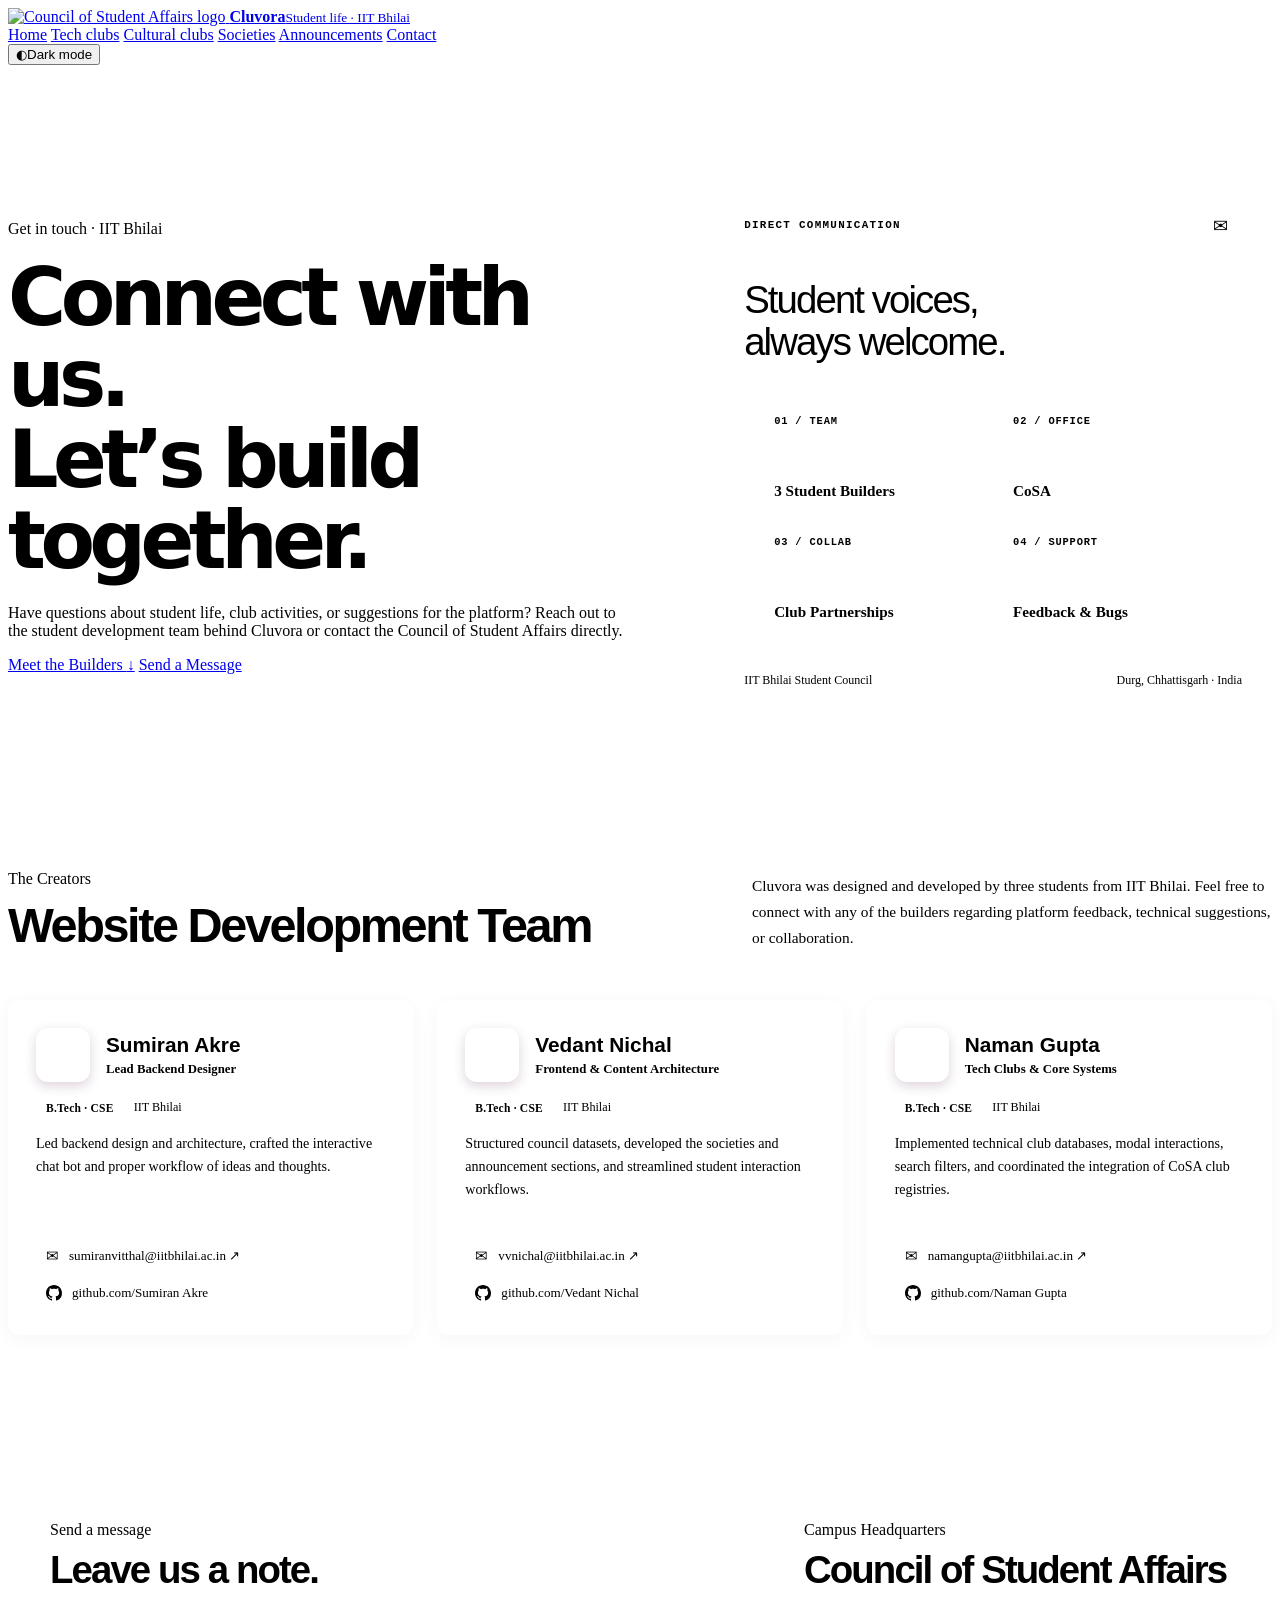
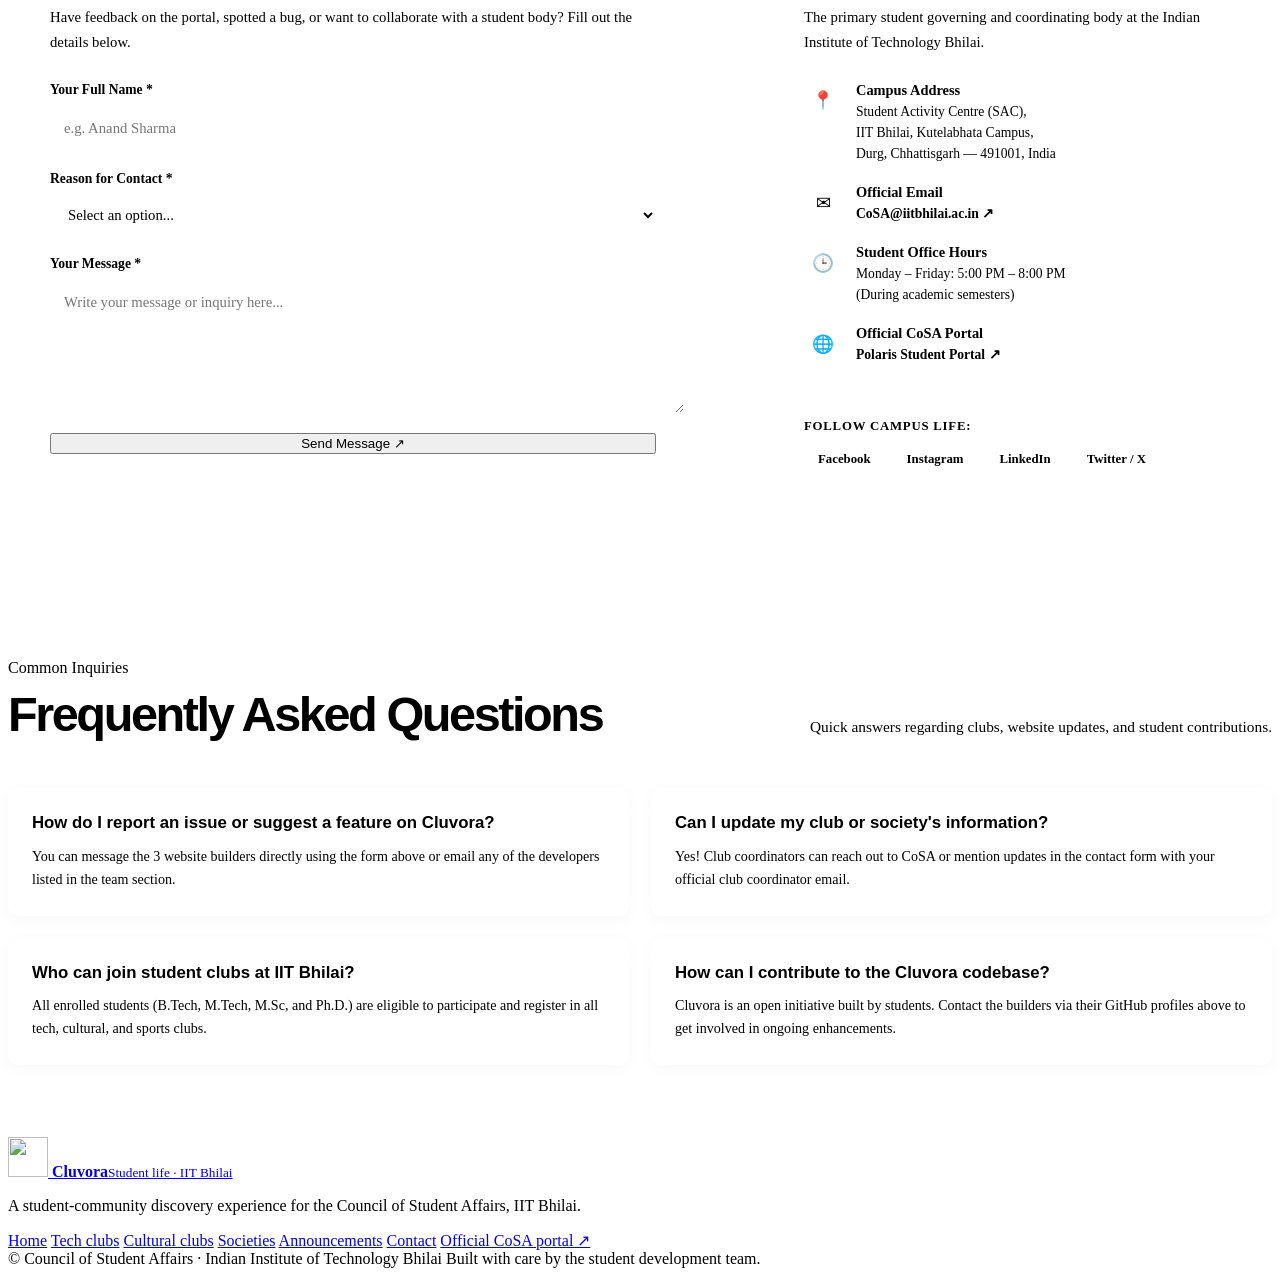
==== Contact Us/contact_us.html @ 90f9e890 "contact us page added" ====
<!DOCTYPE html>
<html lang="en">

<head>
  <meta charset="UTF-8">
  <meta name="viewport" content="width=device-width, initial-scale=1.0">
  <meta name="theme-color" content="#f7f5fa">
  <meta name="description"
    content="Contact the Council of Student Affairs (CoSA) and meet the website development team behind Cluvora at IIT Bhilai.">
  <link rel="icon" type="image/svg+xml" href="../assets/logos/cosa-crest.svg">
  <link rel="stylesheet" href="../style/global.css">
  <link rel="stylesheet" href="../style/contact_us.css">
  <title>Contact Us & Builders | Cluvora — IIT Bhilai</title>
  <script>
    const saved_theme = localStorage.getItem("theme");
    const prefers_dark = window.matchMedia("(prefers-color-scheme: dark)").matches;
    document.documentElement.setAttribute("data-theme", saved_theme || (prefers_dark ? "dark" : "light"));
  </script>
</head>

<body>
  <div class="wrap">
    <header class="topbar">
      <a class="brand" href="../Home/index.html" aria-label="Cluvora home">
        <img src="../assets/logos/cosa-crest.svg" alt="Council of Student Affairs logo" width="44" height="44">
        <span><strong>Cluvora</strong><small>Student life · IIT Bhilai</small></span>
      </a>
      <div class="nav-area">
        <nav class="main-nav" aria-label="Main navigation">
          <a href="../Home/index.html">Home</a>
          <a href="../Tech%20Clubs/tech_clubs.html">Tech clubs</a>
          <a href="../Cultural%20Clubs/cult_clubs.html">Cultural clubs</a>
          <a href="../Societies/soc.html">Societies</a>
          <a href="../Anouncements/announcements.html">Announcements</a>
          <a href="contact_us.html" aria-current="page">Contact</a>
        </nav>
        <button class="theme-toggle" id="theme-toggle" type="button" aria-pressed="false"
          aria-label="Switch to dark theme">
          <span aria-hidden="true" id="theme-icon">◐</span><span id="theme-label">Dark mode</span>
        </button>
      </div>
    </header>
  </div>

  <main>
    <section class="hero">
      <div class="wrap hero-grid">
        <div class="hero-copy-block">
          <span class="eyebrow">Get in touch · IIT Bhilai</span>
          <h1>Connect with us.<br><em>Let’s build together.</em></h1>
          <p class="hero-copy">
            Have questions about student life, club activities, or suggestions for the platform?
            Reach out to the student development team behind Cluvora or contact the Council of Student Affairs directly.
          </p>
          <div class="hero-actions">
            <a class="button" href="#team-builders">Meet the Builders <span aria-hidden="true">↓</span></a>
            <a class="button secondary" href="#contact-form-section">Send a Message</a>
          </div>
        </div>

        <div class="hero-art" role="region" aria-label="Contact channels overview">
          <div class="art-top">
            <span class="art-label">Direct Communication</span>
            <span class="art-mark" aria-hidden="true">✉</span>
          </div>
          <div class="art-headline">Student voices,<br><span>always welcome.</span></div>
          <div class="contact-highlights-grid">
            <div class="highlight-card">
              <span class="highlight-num">01 / TEAM</span>
              <strong>3 Student Builders</strong>
            </div>
            <div class="highlight-card">
              <span class="highlight-num">02 / OFFICE</span>
              <strong>CoSA</strong>
            </div>
            <div class="highlight-card">
              <span class="highlight-num">03 / COLLAB</span>
              <strong>Club Partnerships</strong>
            </div>
            <div class="highlight-card">
              <span class="highlight-num">04 / SUPPORT</span>
              <strong>Feedback & Bugs</strong>
            </div>
          </div>
          <div class="art-foot">
            <span>IIT Bhilai Student Council</span>
            <span>Durg, Chhattisgarh · India</span>
          </div>
        </div>
      </div>
    </section>

    <section class="section" id="team-builders">
      <div class="wrap">
        <div class="section-head">
          <div>
            <span class="eyebrow">The Creators</span>
            <h2>Website Development Team</h2>
          </div>
          <p class="section-intro">
            Cluvora was designed and developed by three students from IIT Bhilai.
            Feel free to connect with any of the builders regarding platform feedback, technical suggestions, or collaboration.
          </p>
        </div>

        <div class="builders-grid">
          <article class="builder-card">
            <div class="builder-header">
              <div class="builder-avatar" aria-hidden="true">
                <span>M1</span>
              </div>
              <div class="builder-meta">
                <h3 class="builder-name">Sumiran Akre</h3>
                <span class="builder-role">Lead Backend Designer</span>
              </div>
            </div>

            <div class="builder-dept">
              <span class="dept-badge">B.Tech · CSE</span>
              <span class="batch-text">IIT Bhilai</span>
            </div>

            <p class="builder-bio">
              Led backend design and architecture, crafted the interactive chat bot and proper workflow of ideas and thoughts.
            </p>

            <div class="builder-links">
              <a href="https://mail.google.com/mail/?view=cm&fs=1&to=sumiranvitthal@iitbhilai.ac.in" target="_blank" rel="noopener noreferrer" class="builder-link" title="Compose email in Gmail">
                <span class="icon" aria-hidden="true">✉</span>
                <span>sumiranvitthal@iitbhilai.ac.in ↗</span>
              </a>
              <a href="https://github.com/SumiRann1" target="_blank" rel="noopener noreferrer" class="builder-link" title="GitHub profile">
                <svg class="icon github-icon" aria-hidden="true" viewBox="0 0 24 24" width="16" height="16" fill="currentColor">
                  <path d="M12 0C5.37 0 0 5.37 0 12c0 5.31 3.435 9.795 8.205 11.385.6.105.825-.255.825-.57 0-.285-.015-1.23-.015-2.235-3.015.555-3.795-.735-4.035-1.41-.135-.345-.72-1.41-1.23-1.695-.42-.225-1.02-.78-.015-.795.945-.015 1.62.87 1.845 1.23 1.08 1.815 2.805 1.305 3.495.99.105-.78.42-1.305.765-1.605-2.67-.3-5.46-1.335-5.46-5.925 0-1.305.465-2.385 1.23-3.225-.12-.3-.54-1.53.12-3.18 0 0 1.005-.315 3.3 1.23.96-.27 1.98-.405 3-.405s2.04.135 3 .405c2.295-1.56 3.3-1.23 3.3-1.23.66 1.65.24 2.88.12 3.18.765.84 1.23 1.905 1.23 3.225 0 4.605-2.805 5.625-5.475 5.925.435.375.81 1.095.81 2.22 0 1.605-.015 2.895-.015 3.3 0 .315.225.69.825.57A12.02 12.02 0 0024 12c0-6.63-5.37-12-12-12z"/>
                </svg>
                <span>github.com/Sumiran Akre</span>
              </a>
            </div>
          </article>

          <article class="builder-card">
            <div class="builder-header">
              <div class="builder-avatar" aria-hidden="true">
                <span>M2</span>
              </div>
              <div class="builder-meta">
                <h3 class="builder-name">Vedant Nichal</h3>
                <span class="builder-role">Frontend & Content Architecture</span>
              </div>
            </div>
            <div class="builder-dept">
              <span class="dept-badge">B.Tech · CSE</span>
              <span class="batch-text">IIT Bhilai</span>
            </div>

            <p class="builder-bio">
              Structured council datasets, developed the societies and announcement sections,
              and streamlined student interaction workflows.
            </p>

            <div class="builder-links">
              <a href="https://mail.google.com/mail/?view=cm&fs=1&to=vvnichal@iitbhilai.ac.in" target="_blank" rel="noopener noreferrer" class="builder-link" title="Compose email in Gmail">
                <span class="icon" aria-hidden="true">✉</span>
                <span>vvnichal@iitbhilai.ac.in ↗</span>
              </a>
              <a href="https://github.com/vedantnichal" target="_blank" rel="noopener noreferrer" class="builder-link" title="GitHub profile">
                <svg class="icon github-icon" aria-hidden="true" viewBox="0 0 24 24" width="16" height="16" fill="currentColor">
                  <path d="M12 0C5.37 0 0 5.37 0 12c0 5.31 3.435 9.795 8.205 11.385.6.105.825-.255.825-.57 0-.285-.015-1.23-.015-2.235-3.015.555-3.795-.735-4.035-1.41-.135-.345-.72-1.41-1.23-1.695-.42-.225-1.02-.78-.015-.795.945-.015 1.62.87 1.845 1.23 1.08 1.815 2.805 1.305 3.495.99.105-.78.42-1.305.765-1.605-2.67-.3-5.46-1.335-5.46-5.925 0-1.305.465-2.385 1.23-3.225-.12-.3-.54-1.53.12-3.18 0 0 1.005-.315 3.3 1.23.96-.27 1.98-.405 3-.405s2.04.135 3 .405c2.295-1.56 3.3-1.23 3.3-1.23.66 1.65.24 2.88.12 3.18.765.84 1.23 1.905 1.23 3.225 0 4.605-2.805 5.625-5.475 5.925.435.375.81 1.095.81 2.22 0 1.605-.015 2.895-.015 3.3 0 .315.225.69.825.57A12.02 12.02 0 0024 12c0-6.63-5.37-12-12-12z"/>
                </svg>
                <span>github.com/Vedant Nichal</span>
              </a>
            </div>
          </article>

          <article class="builder-card">
            <div class="builder-header">
              <div class="builder-avatar" aria-hidden="true">
                <span>M3</span>
              </div>
              <div class="builder-meta">
                <h3 class="builder-name">Naman Gupta</h3>
                <span class="builder-role">Tech Clubs & Core Systems</span>
              </div>
            </div>
            <div class="builder-dept">
              <span class="dept-badge">B.Tech · CSE</span>
              <span class="batch-text">IIT Bhilai</span>
            </div>

            <p class="builder-bio">
              Implemented technical club databases, modal interactions, search filters,
              and coordinated the integration of CoSA club registries.
            </p>

            <div class="builder-links">
              <a href="https://mail.google.com/mail/?view=cm&fs=1&to=namangupta@iitbhilai.ac.in" target="_blank" rel="noopener noreferrer" class="builder-link" title="Compose email in Gmail">
                <span class="icon" aria-hidden="true">✉</span>
                <span>namangupta@iitbhilai.ac.in ↗</span>
              </a>
              <a href="https://github.com/namangupta0110k-creator" target="_blank" rel="noopener noreferrer" class="builder-link" title="GitHub profile">
                <svg class="icon github-icon" aria-hidden="true" viewBox="0 0 24 24" width="16" height="16" fill="currentColor">
                  <path d="M12 0C5.37 0 0 5.37 0 12c0 5.31 3.435 9.795 8.205 11.385.6.105.825-.255.825-.57 0-.285-.015-1.23-.015-2.235-3.015.555-3.795-.735-4.035-1.41-.135-.345-.72-1.41-1.23-1.695-.42-.225-1.02-.78-.015-.795.945-.015 1.62.87 1.845 1.23 1.08 1.815 2.805 1.305 3.495.99.105-.78.42-1.305.765-1.605-2.67-.3-5.46-1.335-5.46-5.925 0-1.305.465-2.385 1.23-3.225-.12-.3-.54-1.53.12-3.18 0 0 1.005-.315 3.3 1.23.96-.27 1.98-.405 3-.405s2.04.135 3 .405c2.295-1.56 3.3-1.23 3.3-1.23.66 1.65.24 2.88.12 3.18.765.84 1.23 1.905 1.23 3.225 0 4.605-2.805 5.625-5.475 5.925.435.375.81 1.095.81 2.22 0 1.605-.015 2.895-.015 3.3 0 .315.225.69.825.57A12.02 12.02 0 0024 12c0-6.63-5.37-12-12-12z"/>
                </svg>
                <span>github.com/Naman Gupta</span>
              </a>
            </div>
          </article>

        </div>
      </div>
    </section>

    <section class="section tinted" id="contact-form-section">
      <div class="wrap">
        <div class="contact-split-grid">

          <div class="form-container">
            <span class="eyebrow">Send a message</span>
            <h2>Leave us a note.</h2>
            <p class="form-desc">
              Have feedback on the portal, spotted a bug, or want to collaborate with a student body? Fill out the details below.
            </p>

            <form class="contact-form" id="contact-form" onsubmit="event.preventDefault(); handleFormSubmit();">
              <div class="form-group">
                <label for="contact-name">Your Full Name <span class="required">*</span></label>
                <input type="text" id="contact-name" name="name" placeholder="e.g. Anand Sharma" required>
              </div>

              <div class="form-group">
                <label for="contact-purpose">Reason for Contact <span class="required">*</span></label>
                <select id="contact-purpose" name="purpose" required>
                  <option value="" disabled selected>Select an option...</option>
                  <option value="builder_feedback">Website Feedback / Suggestion</option>
                  <option value="bug_report">Report a Technical Bug</option>
                  <option value="club_inquiry">Club Details & Coordination</option>
                  <option value="cosa_general">Council of Student Affairs (General)</option>
                  <option value="other">Other Inquiry</option>
                </select>
              </div>

              <div class="form-group">
                <label for="contact-message">Your Message <span class="required">*</span></label>
                <textarea id="contact-message" name="message" rows="5" placeholder="Write your message or inquiry here..." required></textarea>
              </div>

              <button type="submit" class="button" id="submit-btn">
                Send Message <span aria-hidden="true">↗</span>
              </button>

              <div id="form-feedback" class="form-feedback" role="alert" style="display: none;"></div>
            </form>
          </div>

          <div class="office-info" id="office-info">
            <span class="eyebrow">Campus Headquarters</span>
            <h2>Council of Student Affairs</h2>
            <p class="office-desc">
              The primary student governing and coordinating body at the Indian Institute of Technology Bhilai.
            </p>

            <div class="info-blocks">
              <div class="info-item">
                <span class="info-icon" aria-hidden="true">📍</span>
                <div>
                  <strong>Campus Address</strong>
                  <p>
                    Student Activity Centre (SAC),<br>
                    IIT Bhilai, Kutelabhata Campus,<br>
                    Durg, Chhattisgarh — 491001, India
                  </p>
                </div>
              </div>

              <div class="info-item">
                <span class="info-icon" aria-hidden="true">✉</span>
                <div>
                  <strong>Official Email</strong>
                  <p>
                    <a href="https://mail.google.com/mail/?view=cm&fs=1&to=CoSA@iitbhilai.ac.in" target="_blank" rel="noopener noreferrer" class="text-link" title="Compose email to CoSA in Gmail">
                      CoSA@iitbhilai.ac.in ↗
                    </a>
                  </p>
                </div>
              </div>

              <div class="info-item">
                <span class="info-icon" aria-hidden="true">🕒</span>
                <div>
                  <strong>Student Office Hours</strong>
                  <p>Monday – Friday: 5:00 PM – 8:00 PM<br>(During academic semesters)</p>
                </div>
              </div>

              <div class="info-item">
                <span class="info-icon" aria-hidden="true">🌐</span>
                <div>
                  <strong>Official CoSA Portal</strong>
                  <p>
                    <a href="https://polaris.iitbhilai.ac.in/#home" target="_blank" rel="noopener noreferrer" class="text-link">
                      Polaris Student Portal ↗
                    </a>
                  </p>
                </div>
              </div>
            </div>

            <div class="social-connect">
              <span class="social-label">Follow Campus Life:</span>
              <div class="social-tags">
                <a href="https://facebook.com" target="_blank" rel="noopener noreferrer">Facebook</a>
                <a href="https://instagram.com" target="_blank" rel="noopener noreferrer">Instagram</a>
                <a href="https://linkedin.com" target="_blank" rel="noopener noreferrer">LinkedIn</a>
                <a href="https://twitter.com" target="_blank" rel="noopener noreferrer">Twitter / X</a>
              </div>
            </div>
          </div>

        </div>
      </div>
    </section>

    <section class="section faq-section">
      <div class="wrap">
        <div class="section-head">
          <div>
            <span class="eyebrow">Common Inquiries</span>
            <h2>Frequently Asked Questions</h2>
          </div>
          <p class="section-intro">Quick answers regarding clubs, website updates, and student contributions.</p>
        </div>

        <div class="faq-grid">
          <div class="faq-card">
            <h3>How do I report an issue or suggest a feature on Cluvora?</h3>
            <p>You can message the 3 website builders directly using the form above or email any of the developers listed in the team section.</p>
          </div>

          <div class="faq-card">
            <h3>Can I update my club or society's information?</h3>
            <p>Yes! Club coordinators can reach out to CoSA or mention updates in the contact form with your official club coordinator email.</p>
          </div>

          <div class="faq-card">
            <h3>Who can join student clubs at IIT Bhilai?</h3>
            <p>All enrolled students (B.Tech, M.Tech, M.Sc, and Ph.D.) are eligible to participate and register in all tech, cultural, and sports clubs.</p>
          </div>

          <div class="faq-card">
            <h3>How can I contribute to the Cluvora codebase?</h3>
            <p>Cluvora is an open initiative built by students. Contact the builders via their GitHub profiles above to get involved in ongoing enhancements.</p>
          </div>
        </div>
      </div>
    </section>
  </main>

  <footer class="site-footer">
    <div class="wrap">
      <div class="footer-top">
        <div>
          <a class="brand" href="../Home/index.html">
            <img src="../assets/logos/cosa-crest.svg" alt="" width="40" height="40" loading="lazy">
            <span><strong>Cluvora</strong><small>Student life · IIT Bhilai</small></span>
          </a>
          <p class="footer-note">A student-community discovery experience for the Council of Student Affairs, IIT Bhilai.</p>
        </div>
        <nav class="footer-links" aria-label="Footer navigation">
          <a href="../Home/index.html">Home</a>
          <a href="../Tech%20Clubs/tech_clubs.html">Tech clubs</a>
          <a href="../Cultural%20Clubs/cult_clubs.html">Cultural clubs</a>
          <a href="../Societies/soc.html">Societies</a>
          <a href="../Anouncements/announcements.html">Announcements</a>
          <a href="contact_us.html">Contact</a>
          <a href="https://polaris.iitbhilai.ac.in/views/cosa.php" target="_blank" rel="noopener noreferrer">Official CoSA portal ↗</a>
        </nav>
      </div>
      <div class="footer-bottom">
        <span>© Council of Student Affairs · Indian Institute of Technology Bhilai</span>
        <span>Built with care by the student development team.</span>
      </div>
    </div>
  </footer>

  <script src="../js/data.js" defer></script>
  <script>
    function handleFormSubmit() {
      const name = document.getElementById('contact-name').value.trim();
      const purposeSelect = document.getElementById('contact-purpose');
      const purposeText = purposeSelect.options[purposeSelect.selectedIndex]?.text || purposeSelect.value;
      const message = document.getElementById('contact-message').value.trim();
      const feedback = document.getElementById('form-feedback');

      const safeName = typeof escape_html === 'function' ? escape_html(name) : name;
      const targetEmail = "vvnichal@iitbhilai.ac.in";
      const subject = encodeURIComponent(`[Cluvora Contact] ${purposeText} - from ${name}`);
      const body = encodeURIComponent(
        `Hello Team Cluvora,\n\n` +
        `You have received a new message from the Cluvora Contact Page:\n\n` +
        `--------------------------------------------------\n` +
        `Sender Details:\n` +
        `• Name: ${name}\n` +
        `• Purpose: ${purposeText}\n` +
        `• Sent On: ${new Date().toLocaleString()}\n` +
        `--------------------------------------------------\n\n` +
        `Message:\n${message}\n\n` +
        `--------------------------------------------------\n` +
        `Sent via Cluvora (Council of Student Affairs, IIT Bhilai)`
      );

      const gmailUrl = `https://mail.google.com/mail/?view=cm&fs=1&to=${targetEmail}&su=${subject}&body=${body}`;

      const opened = window.open(gmailUrl, '_blank');

      feedback.style.display = 'block';
      feedback.className = 'form-feedback success';
      feedback.innerHTML = `
        <strong>Thank you, ${safeName}!</strong> Opening Gmail to send your message to <strong>${targetEmail}</strong>.
        <div style="margin-top: 10px;">
          <a href="${gmailUrl}" target="_blank" rel="noopener noreferrer" class="button" style="display: inline-flex; min-height: 38px; padding: 0 16px; font-size: .84rem; text-decoration: none;">
            Click here if Gmail did not open automatically ↗
          </a>
        </div>
      `;

      document.getElementById('contact-form').reset();
    }
  </script>
</body>

</html>
---- style/contact_us.css ----
/* ==========================================================================
   Contact Us & Website Builders Page Stylesheet
   Project: Cluvora — Student Life at IIT Bhilai
   Pure Vanilla CSS (No Frameworks, No Bootstrap, No Tailwind)
   ========================================================================== */

/* --- 1. Hero Section --- */
.hero {
  padding: clamp(60px, 9vw, 110px) 0 80px;
}

.hero-grid {
  display: grid;
  grid-template-columns: 1.05fr .95fr;
  align-items: center;
  gap: clamp(36px, 7vw, 90px);
}

.hero h1 {
  max-width: 720px;
  margin: 20px 0 22px;
  font-family: "Plus Jakarta Sans", Inter, ui-sans-serif, system-ui, sans-serif;
  font-size: clamp(3rem, 6.2vw, 5.8rem);
  line-height: 1.02;
  letter-spacing: -.07em;
  font-weight: 780;
}

.hero h1 em {
  color: var(--primary);
  font-style: normal;
}

.hero-art {
  position: relative;
  min-height: 420px;
  padding: 30px;
  border: 1px solid var(--border);
  border-radius: 8px;
  background: var(--surface);
  box-shadow: var(--shadow);
  isolation: isolate;
}

.hero-art::before {
  content: "";
  position: absolute;
  z-index: -1;
  inset: 14px -14px -14px 14px;
  border: 1px solid var(--border);
  border-radius: 8px;
}

.art-top {
  display: flex;
  align-items: center;
  justify-content: space-between;
  gap: 12px;
}

.art-label {
  color: var(--text-muted);
  font: 600 .68rem/1.4 ui-monospace, SFMono-Regular, Menlo, monospace;
  letter-spacing: .12em;
  text-transform: uppercase;
}

.art-mark {
  display: grid;
  place-items: center;
  width: 42px;
  height: 42px;
  border-radius: 50%;
  color: var(--primary);
  background: var(--surface-muted);
  font-size: 1.15rem;
}

.art-headline {
  margin: 32px 0 24px;
  font-family: "Plus Jakarta Sans", Inter, sans-serif;
  font-size: clamp(1.8rem, 3vw, 2.6rem);
  line-height: 1.1;
  letter-spacing: -.05em;
}

.art-headline span {
  color: var(--primary);
}

.contact-highlights-grid {
  display: grid;
  grid-template-columns: 1fr 1fr;
  gap: 12px;
  padding: 16px;
  border-radius: 6px;
  background: var(--surface-muted);
}

.highlight-card {
  min-height: 85px;
  display: flex;
  flex-direction: column;
  justify-content: space-between;
  padding: 12px 14px;
  border: 1px solid var(--border);
  border-radius: 6px;
  background: var(--surface);
}

.highlight-num {
  color: var(--text-muted);
  font: 700 .65rem ui-monospace, monospace;
  letter-spacing: .08em;
}

.highlight-card strong {
  font-size: .95rem;
  color: var(--text);
  line-height: 1.25;
}

.highlight-card small {
  color: var(--text-muted);
  font-size: .75rem;
}

.art-foot {
  display: flex;
  justify-content: space-between;
  gap: 14px;
  margin-top: 24px;
  color: var(--text-muted);
  font-size: .75rem;
}


/* --- 2. Sections Headings --- */
.section {
  padding: 72px 0;
  border-top: 1px solid var(--border);
}

.section.tinted {
  background: var(--surface-muted);
}

.section-head {
  display: flex;
  justify-content: space-between;
  align-items: flex-end;
  gap: 28px;
  margin-bottom: 48px;
}

.section-head h2 {
  margin: 12px 0 0;
  font-family: "Plus Jakarta Sans", Inter, sans-serif;
  font-size: clamp(2rem, 3.8vw, 3.2rem);
  line-height: 1.05;
  letter-spacing: -.05em;
}

.section-intro {
  max-width: 520px;
  margin: 0;
  color: var(--text-muted);
  font-size: .96rem;
  line-height: 1.7;
}


/* --- 3. The 3 Website Builders Grid --- */
.builders-grid {
  display: grid;
  grid-template-columns: repeat(3, 1fr);
  gap: 24px;
}

.builder-card {
  display: flex;
  flex-direction: column;
  padding: 28px;
  border: 1px solid var(--border);
  border-radius: 12px;
  background: var(--surface);
  box-shadow: 0 4px 20px rgba(0, 0, 0, .04);
  transition: transform .25s ease, border-color .25s ease, box-shadow .25s ease;
  position: relative;
}

.builder-card:hover {
  transform: translateY(-4px);
  border-color: var(--primary-soft);
  box-shadow: var(--shadow);
}

.builder-header {
  display: flex;
  align-items: center;
  gap: 16px;
  margin-bottom: 16px;
}

.builder-avatar {
  width: 54px;
  height: 54px;
  border-radius: 12px;
  background: linear-gradient(135deg, var(--primary), var(--primary-soft));
  color: #ffffff;
  display: grid;
  place-items: center;
  font-weight: 800;
  font-size: 1.15rem;
  letter-spacing: .05em;
  flex-shrink: 0;
  box-shadow: 0 4px 12px rgba(84, 36, 81, .2);
}

.builder-avatar img {
  width: 100%;
  height: 100%;
  border-radius: 12px;
  object-fit: cover;
}

.builder-meta {
  flex: 1;
}

.builder-name {
  margin: 0;
  font-family: "Plus Jakarta Sans", Inter, sans-serif;
  font-size: 1.3rem;
  font-weight: 750;
  color: var(--text);
  line-height: 1.2;
}

.builder-role {
  display: block;
  font-size: .8rem;
  font-weight: 600;
  color: var(--primary);
  margin-top: 4px;
}

.builder-dept {
  display: flex;
  align-items: center;
  gap: 10px;
  margin-bottom: 14px;
}

.dept-badge {
  display: inline-block;
  padding: 4px 10px;
  border-radius: 999px;
  background: var(--surface-muted);
  border: 1px solid var(--border);
  color: var(--text);
  font-size: .72rem;
  font-weight: 650;
  letter-spacing: .02em;
}

.batch-text {
  color: var(--text-muted);
  font-size: .76rem;
}

.builder-bio {
  color: var(--text-muted);
  font-size: .88rem;
  line-height: 1.65;
  margin: 0 0 24px;
  flex-grow: 1;
}

.builder-links {
  display: flex;
  flex-direction: column;
  gap: 8px;
  padding-top: 16px;
  border-top: 1px solid var(--border);
}

.builder-link {
  display: flex;
  align-items: center;
  gap: 10px;
  color: var(--text-muted);
  font-size: .82rem;
  text-decoration: none;
  padding: 6px 10px;
  border-radius: 6px;
  background: var(--surface-muted);
  transition: color .2s ease, background .2s ease, border-color .2s ease;
}

.builder-link .icon {
  font-size: .95rem;
  color: var(--primary);
  display: inline-flex;
  align-items: center;
  justify-content: center;
  flex-shrink: 0;
}

.builder-link svg.icon,
.builder-link .github-icon {
  width: 16px;
  height: 16px;
  fill: currentColor;
  flex-shrink: 0;
}

.builder-link:hover {
  color: var(--primary);
  background: var(--surface);
  border: 1px solid var(--border);
}


/* --- 4. Contact Form & Office Split Grid --- */
.contact-split-grid {
  display: grid;
  grid-template-columns: 1.15fr .85fr;
  gap: clamp(36px, 6vw, 64px);
  align-items: start;
}

.form-container,
.office-info {
  background: var(--surface);
  padding: clamp(28px, 4vw, 42px);
  border-radius: 12px;
  border: 1px solid var(--border);
  box-shadow: var(--shadow);
}

.form-container h2,
.office-info h2 {
  margin: 10px 0 14px;
  font-family: "Plus Jakarta Sans", Inter, sans-serif;
  font-size: clamp(1.8rem, 3vw, 2.4rem);
  letter-spacing: -.05em;
  line-height: 1.1;
}

.form-desc,
.office-desc {
  color: var(--text-muted);
  font-size: .92rem;
  line-height: 1.65;
  margin: 0 0 28px;
}

/* Contact Form Elements */
.contact-form {
  display: flex;
  flex-direction: column;
  gap: 20px;
}

.form-group {
  display: flex;
  flex-direction: column;
  gap: 7px;
}

.form-group label {
  font-size: .85rem;
  font-weight: 650;
  color: var(--text);
}

.form-group .required {
  color: var(--primary);
}

.form-group input,
.form-group select,
.form-group textarea {
  width: 100%;
  padding: 12px 14px;
  border: 1px solid var(--border);
  border-radius: 8px;
  background: var(--background);
  color: var(--text);
  font-family: inherit;
  font-size: .92rem;
  line-height: 1.5;
  transition: border-color .2s ease, outline .2s ease, background .2s ease;
}

.form-group input:focus,
.form-group select:focus,
.form-group textarea:focus {
  outline: none;
  border-color: var(--primary-soft);
  background: var(--surface);
  box-shadow: 0 0 0 3px rgba(84, 36, 81, .12);
}

.form-group textarea {
  resize: vertical;
  min-height: 110px;
}

.form-feedback {
  margin-top: 14px;
  padding: 12px 16px;
  border-radius: 8px;
  font-size: .88rem;
  line-height: 1.5;
}

.form-feedback.success {
  background: rgba(34, 197, 94, .12);
  border: 1px solid rgba(34, 197, 94, .3);
  color: #15803d;
}

[data-theme="dark"] .form-feedback.success {
  color: #4ade80;
  background: rgba(74, 222, 128, .1);
}


/* --- 5. Office Details & Contact Cards --- */
.info-blocks {
  display: flex;
  flex-direction: column;
  gap: 20px;
  margin-bottom: 32px;
}

.info-item {
  display: flex;
  align-items: flex-start;
  gap: 14px;
}

.info-icon {
  display: grid;
  place-items: center;
  width: 38px;
  height: 38px;
  border-radius: 8px;
  background: var(--surface-muted);
  border: 1px solid var(--border);
  font-size: 1.1rem;
  flex-shrink: 0;
}

.info-item strong {
  display: block;
  font-size: .9rem;
  color: var(--text);
  margin-bottom: 2px;
}

.info-item p {
  margin: 0;
  color: var(--text-muted);
  font-size: .85rem;
  line-height: 1.55;
}

.text-link {
  color: var(--primary);
  font-weight: 600;
  text-decoration: none;
}

.text-link:hover {
  text-decoration: underline;
}

.social-connect {
  padding-top: 22px;
  border-top: 1px solid var(--border);
}

.social-label {
  display: block;
  font-size: .8rem;
  font-weight: 650;
  color: var(--text-muted);
  margin-bottom: 12px;
  text-transform: uppercase;
  letter-spacing: .06em;
}

.social-tags {
  display: flex;
  flex-wrap: wrap;
  gap: 8px;
}

.social-tags a {
  display: inline-block;
  padding: 6px 14px;
  border-radius: 999px;
  background: var(--surface-muted);
  border: 1px solid var(--border);
  color: var(--text);
  font-size: .8rem;
  font-weight: 600;
  text-decoration: none;
  transition: all .2s ease;
}

.social-tags a:hover {
  color: var(--primary);
  border-color: var(--primary-soft);
  background: var(--surface);
}


/* --- 6. FAQ Section --- */
.faq-grid {
  display: grid;
  grid-template-columns: repeat(2, 1fr);
  gap: 22px;
}

.faq-card {
  padding: 24px;
  border-radius: 10px;
  border: 1px solid var(--border);
  background: var(--surface);
  box-shadow: 0 4px 16px rgba(0, 0, 0, .03);
}

.faq-card h3 {
  margin: 0 0 10px;
  font-family: "Plus Jakarta Sans", Inter, sans-serif;
  font-size: 1.05rem;
  color: var(--text);
  line-height: 1.35;
}

.faq-card p {
  margin: 0;
  color: var(--text-muted);
  font-size: .88rem;
  line-height: 1.65;
}


/* --- 7. Responsive Breakpoints --- */
@media (max-width: 960px) {
  .hero-grid {
    grid-template-columns: 1fr;
  }

  .builders-grid {
    grid-template-columns: 1fr 1fr;
  }

  .contact-split-grid {
    grid-template-columns: 1fr;
  }
}

@media (max-width: 640px) {
  .builders-grid {
    grid-template-columns: 1fr;
  }

  .faq-grid {
    grid-template-columns: 1fr;
  }

  .contact-highlights-grid {
    grid-template-columns: 1fr;
  }

  .section-head {
    flex-direction: column;
    align-items: flex-start;
    gap: 14px;
  }
}
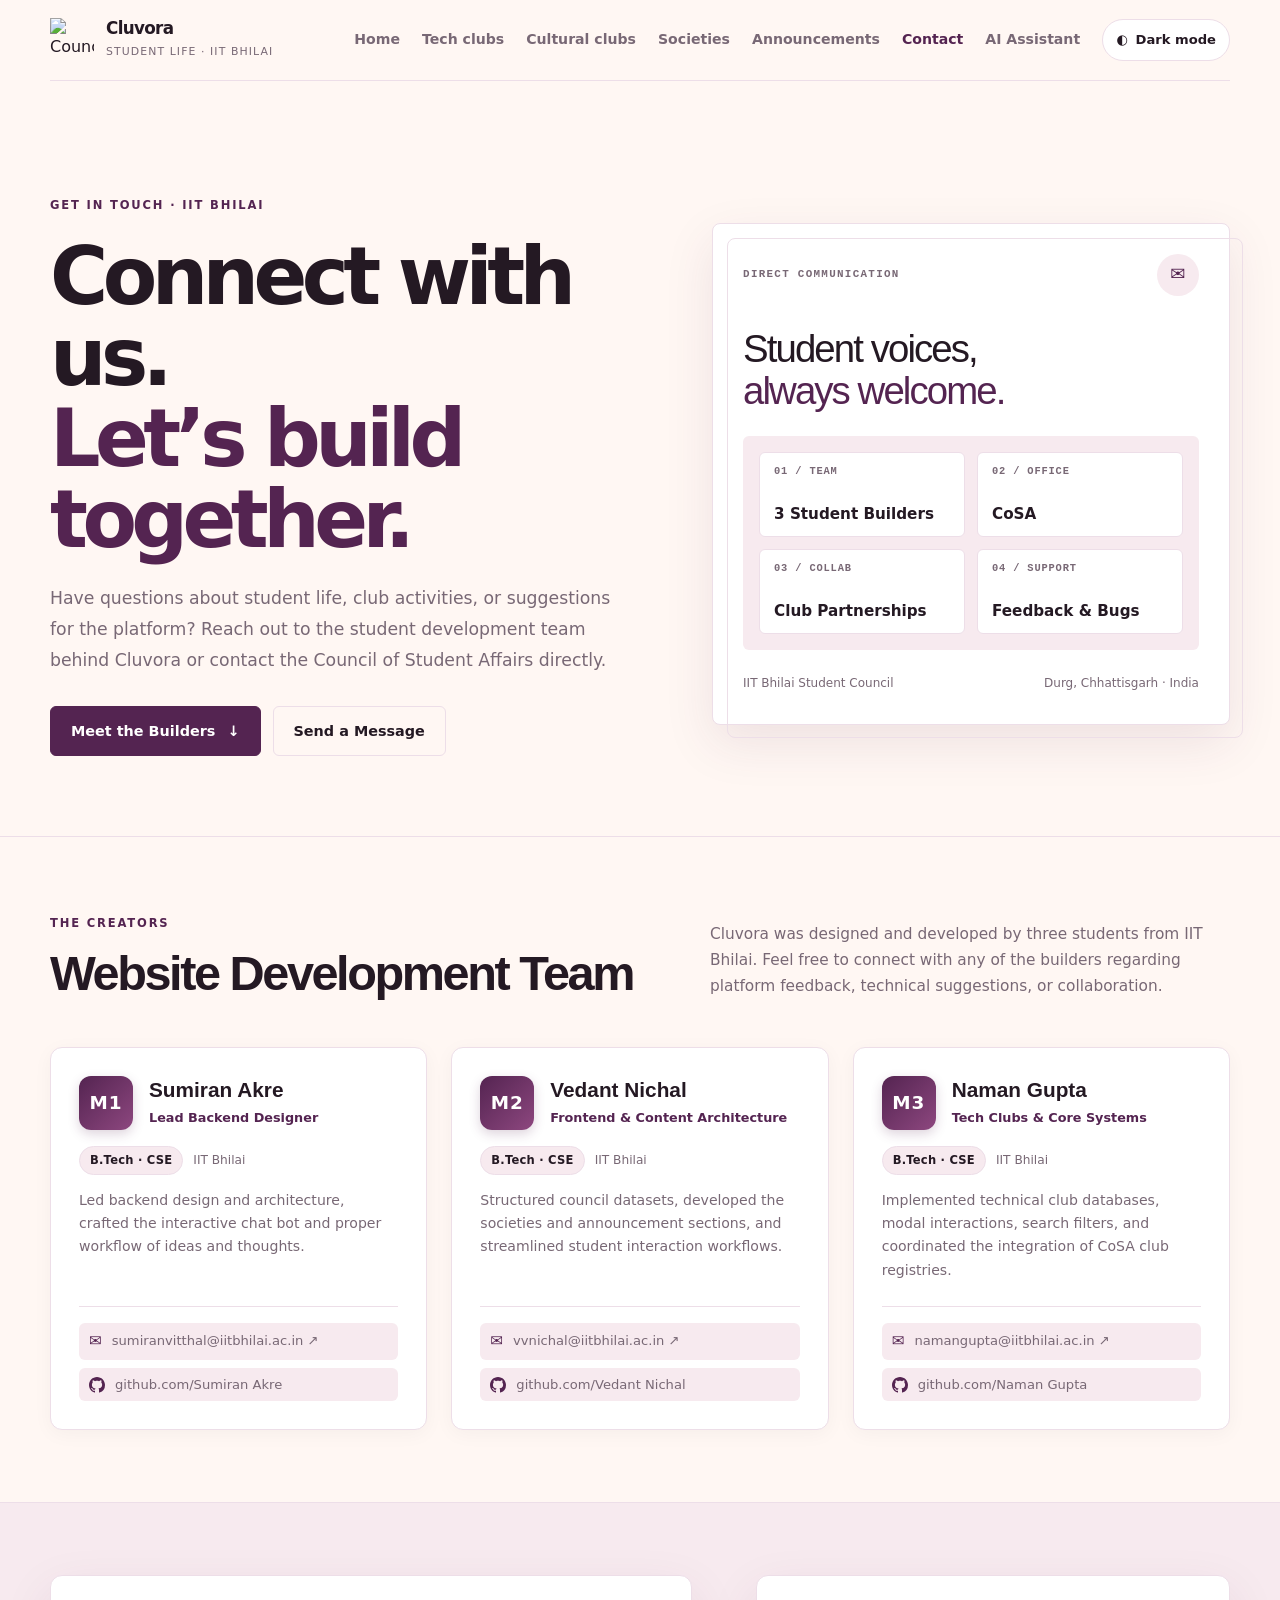
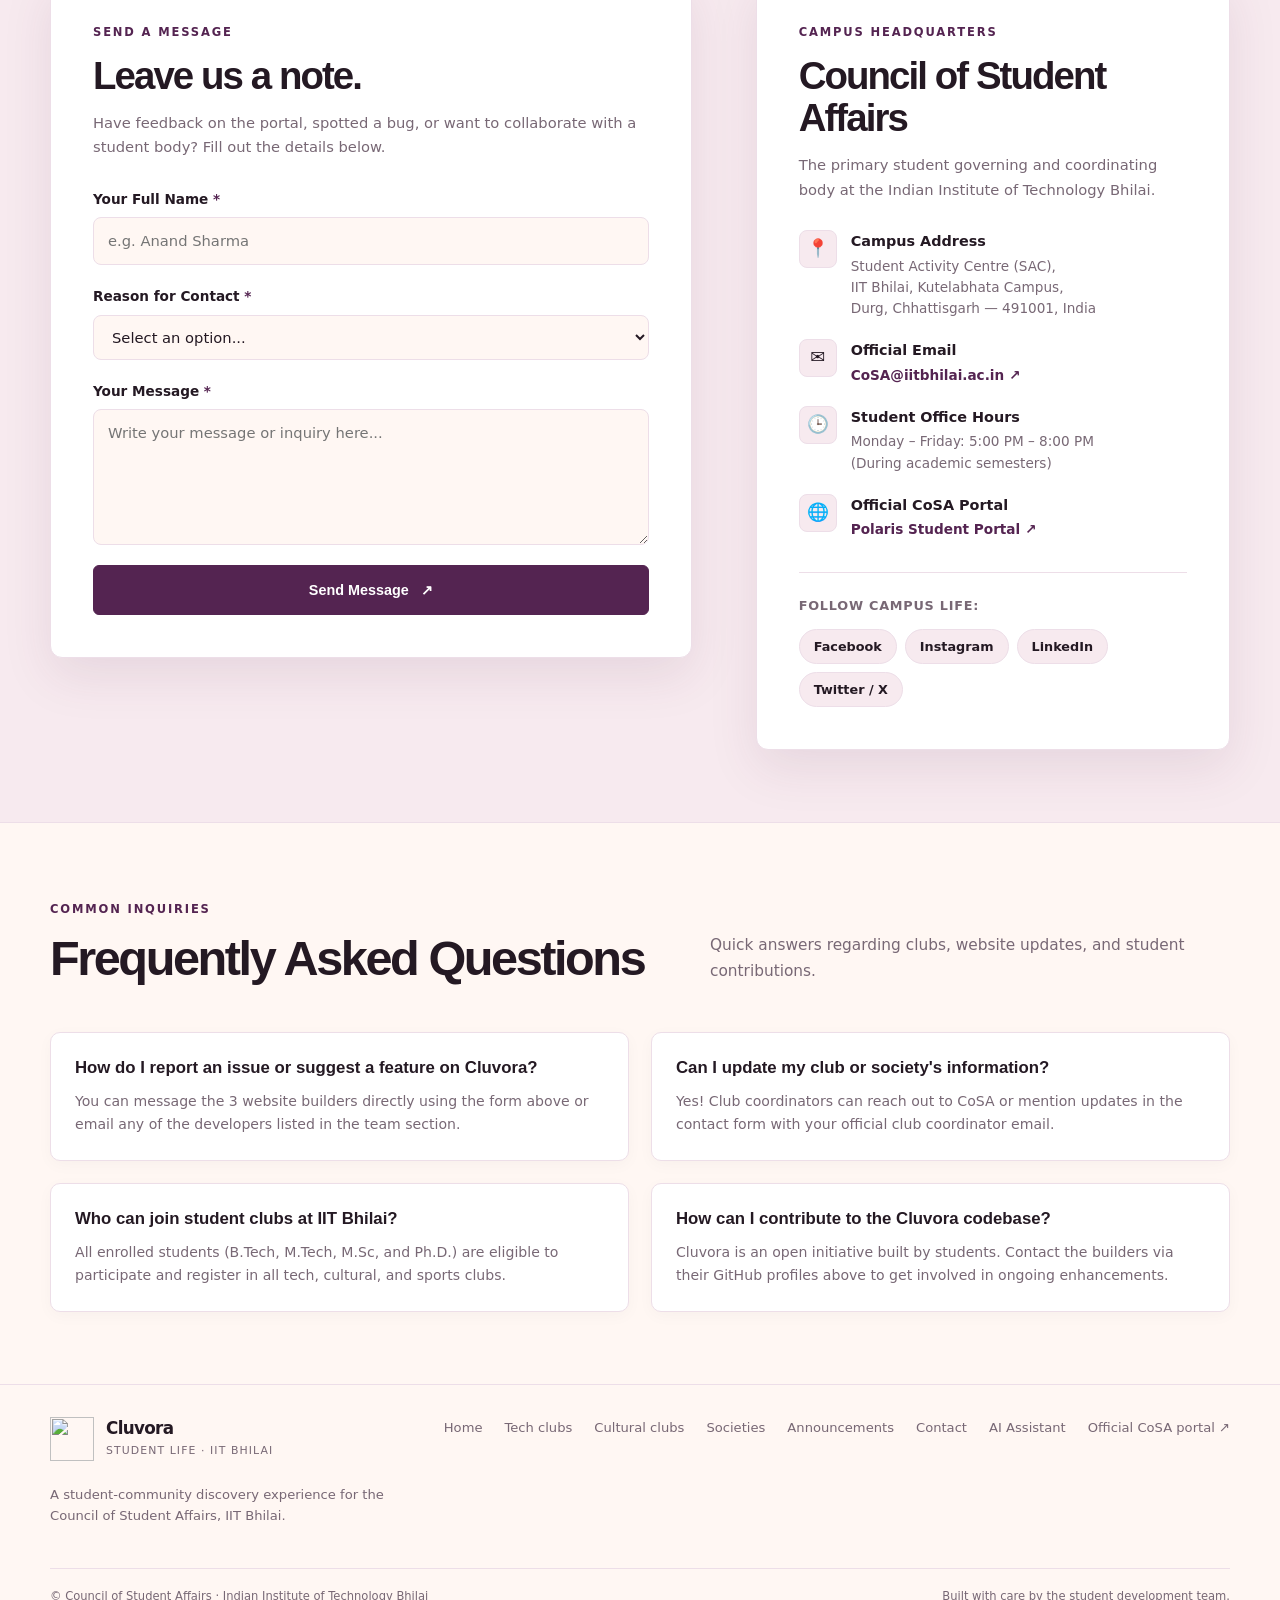
==== commit e4cab432: "announcements added" ====
--- a/Contact Us/contact_us.html
+++ b/Contact Us/contact_us.html
@@ -33,6 +33,7 @@
           <a href="../Societies/soc.html">Societies</a>
           <a href="../Anouncements/announcements.html">Announcements</a>
           <a href="contact_us.html" aria-current="page">Contact</a>
+          <a href="../Chatbot/chatbot.html">AI Assistant</a>
         </nav>
         <button class="theme-toggle" id="theme-toggle" type="button" aria-pressed="false"
           aria-label="Switch to dark theme">
@@ -372,6 +373,7 @@
           <a href="../Societies/soc.html">Societies</a>
           <a href="../Anouncements/announcements.html">Announcements</a>
           <a href="contact_us.html">Contact</a>
+          <a href="../Chatbot/chatbot.html">AI Assistant</a>
           <a href="https://polaris.iitbhilai.ac.in/views/cosa.php" target="_blank" rel="noopener noreferrer">Official CoSA portal ↗</a>
         </nav>
       </div>
--- a/style/global.css
+++ b/style/global.css
@@ -0,0 +1,311 @@
+:root {
+  --primary: #542451;
+  --primary-soft: #8d477f;
+  --background: #fff7f3;
+  --surface: #ffffff;
+  --surface-muted: #f7eaeF;
+  --text: #241923;
+  --text-muted: #786875;
+  --border: #eddee8;
+  --accent: #ff987f;
+  --shadow: 0 18px 50px rgba(84, 36, 81, .10);
+  --max: 1180px;
+}
+
+[data-theme="dark"] {
+  --primary: #d49ac8;
+  --primary-soft: #e0afd6;
+  --background: #19121a;
+  --surface: #251c27;
+  --surface-muted: #342638;
+  --text: #fff4fb;
+  --text-muted: #c4afc1;
+  --border: #493849;
+  --accent: #ff987f;
+  --shadow: 0 18px 50px rgba(0, 0, 0, .25);
+}
+
+body {
+  margin: 0;
+  background: var(--background);
+  color: var(--text);
+  font-family: Inter, ui-sans-serif, system-ui, -apple-system, BlinkMacSystemFont, "Segoe UI", sans-serif;
+  min-height: 100vh;
+  line-height: 1.65;
+}
+
+*,
+*::before,
+*::after {
+  box-sizing: border-box;
+}
+
+a {
+  color: inherit;
+}
+
+a:hover {
+  text-shadow: none;
+}
+
+nav {
+  max-width: none;
+  margin: 0;
+  padding: 0;
+  display: flex;
+  align-items: center;
+  justify-content: initial;
+  flex-wrap: wrap;
+  gap: 0;
+}
+
+.topbar {
+  position: relative;
+  top: auto;
+  background: transparent;
+  backdrop-filter: none;
+  -webkit-backdrop-filter: none;
+  box-shadow: none;
+}
+
+.site-footer {
+  position: relative;
+  background: transparent;
+  text-align: left;
+  padding: 32px 0 24px;
+}
+
+.site-footer::before {
+  display: none;
+}
+
+a:focus-visible,
+button:focus-visible {
+  outline: 3px solid var(--primary-soft);
+  outline-offset: 4px;
+  border-radius: 8px;
+}
+
+.wrap {
+  width: min(var(--max), calc(100% - 48px));
+  margin-inline: auto;
+}
+
+.topbar {
+  position: relative;
+  z-index: 2;
+  display: flex;
+  align-items: center;
+  justify-content: space-between;
+  gap: 24px;
+  padding: 18px 0;
+  border-bottom: 1px solid var(--border);
+}
+
+.brand {
+  display: inline-flex;
+  align-items: center;
+  gap: 12px;
+  text-decoration: none;
+}
+
+.brand img {
+  width: 44px;
+  height: 44px;
+  object-fit: contain;
+}
+
+.brand strong {
+  display: block;
+  font-size: 1.05rem;
+  letter-spacing: -.04em;
+  line-height: 1.15;
+}
+
+.brand small {
+  display: block;
+  color: var(--text-muted);
+  font-size: .68rem;
+  letter-spacing: .1em;
+  text-transform: uppercase;
+  margin-top: 4px;
+}
+
+.nav-area {
+  display: flex;
+  align-items: center;
+  gap: 22px;
+}
+
+.main-nav {
+  display: flex;
+  align-items: center;
+  flex-wrap: wrap;
+  gap: 22px;
+}
+
+.main-nav a {
+  color: var(--text-muted);
+  font-size: .88rem;
+  font-weight: 600;
+  text-decoration: none;
+  transition: color .2s ease;
+}
+
+.main-nav a:hover,
+.main-nav a[aria-current="page"] {
+  color: var(--primary);
+}
+
+.theme-toggle {
+  display: inline-flex;
+  align-items: center;
+  justify-content: center;
+  gap: 8px;
+  min-height: 42px;
+  padding: 0 13px;
+  border: 1px solid var(--border);
+  border-radius: 999px;
+  color: var(--text);
+  background: var(--surface);
+  font: inherit;
+  font-size: .82rem;
+  font-weight: 650;
+  cursor: pointer;
+}
+
+.theme-toggle:hover {
+  border-color: var(--primary-soft);
+}
+
+.site-footer {
+  padding: 32px 0 24px;
+  border-top: 1px solid var(--border);
+}
+
+.footer-top {
+  display: flex;
+  justify-content: space-between;
+  align-items: start;
+  gap: 28px;
+}
+
+.footer-note {
+  max-width: 340px;
+  margin-top: 14px;
+  color: var(--text-muted);
+  font-size: .82rem;
+}
+
+.footer-links {
+  display: flex;
+  flex-wrap: wrap;
+  gap: 16px 22px;
+}
+
+.footer-links a {
+  color: var(--text-muted);
+  font-size: .82rem;
+  text-decoration: none;
+}
+
+.footer-links a:hover {
+  color: var(--primary);
+}
+
+.footer-bottom {
+  display: flex;
+  justify-content: space-between;
+  gap: 18px;
+  margin-top: 28px;
+  padding-top: 18px;
+  border-top: 1px solid var(--border);
+  color: var(--text-muted);
+  font-size: .72rem;
+}
+
+.sr-only {
+  position: absolute;
+  width: 1px;
+  height: 1px;
+  padding: 0;
+  margin: -1px;
+  overflow: hidden;
+  clip: rect(0, 0, 0, 0);
+  white-space: nowrap;
+  border: 0;
+}
+
+@media (max-width: 720px) {
+
+  .footer-top,
+  .footer-bottom {
+    flex-direction: column;
+  }
+}
+
+.eyebrow {
+  display: inline-flex;
+  align-items: center;
+  gap: 10px;
+  color: var(--primary);
+  font-size: .72rem;
+  font-weight: 750;
+  letter-spacing: .16em;
+  text-transform: uppercase;
+}
+
+.hero-copy {
+  max-width: 590px;
+  color: var(--text-muted);
+  font-size: clamp(1rem, 1.35vw, 1.14rem);
+  line-height: 1.8;
+}
+
+.hero-actions {
+  display: flex;
+  flex-wrap: wrap;
+  gap: 12px;
+  margin-top: 30px;
+}
+
+.button {
+  display: inline-flex;
+  align-items: center;
+  justify-content: center;
+  gap: 12px;
+  min-height: 50px;
+  padding: 0 20px;
+  border: 1px solid var(--primary);
+  border-radius: 6px;
+  background: var(--primary);
+  color: #fff;
+  font-size: .9rem;
+  font-weight: 700;
+  text-decoration: none;
+  transition: transform .2s ease, background .2s ease, border-color .2s ease;
+}
+
+.button:hover {
+  transform: translateY(-2px);
+  background: #42166f;
+}
+
+[data-theme="dark"] .button {
+  color: #21152e;
+}
+
+[data-theme="dark"] .button:hover {
+  background: #c9a9ee;
+}
+
+.button.secondary {
+  color: var(--text);
+  background: transparent;
+  border-color: var(--border);
+}
+
+.button.secondary:hover {
+  border-color: var(--primary-soft);
+  background: var(--surface);
+}
--- a/style/contact_us.css
+++ b/style/contact_us.css
@@ -1,10 +1,3 @@
-/* ==========================================================================
-   Contact Us & Website Builders Page Stylesheet
-   Project: Cluvora — Student Life at IIT Bhilai
-   Pure Vanilla CSS (No Frameworks, No Bootstrap, No Tailwind)
-   ========================================================================== */
-
-/* --- 1. Hero Section --- */
 .hero {
   padding: clamp(60px, 9vw, 110px) 0 80px;
 }
@@ -134,8 +127,6 @@
   font-size: .75rem;
 }
 
-
-/* --- 2. Sections Headings --- */
 .section {
   padding: 72px 0;
   border-top: 1px solid var(--border);
@@ -169,8 +160,6 @@
   line-height: 1.7;
 }
 
-
-/* --- 3. The 3 Website Builders Grid --- */
 .builders-grid {
   display: grid;
   grid-template-columns: repeat(3, 1fr);
@@ -321,8 +310,6 @@
   border: 1px solid var(--border);
 }
 
-
-/* --- 4. Contact Form & Office Split Grid --- */
 .contact-split-grid {
   display: grid;
   grid-template-columns: 1.15fr .85fr;
@@ -356,7 +343,6 @@
   margin: 0 0 28px;
 }
 
-/* Contact Form Elements */
 .contact-form {
   display: flex;
   flex-direction: column;
@@ -427,8 +413,6 @@
   background: rgba(74, 222, 128, .1);
 }
 
-
-/* --- 5. Office Details & Contact Cards --- */
 .info-blocks {
   display: flex;
   flex-direction: column;
@@ -518,8 +502,6 @@
   background: var(--surface);
 }
 
-
-/* --- 6. FAQ Section --- */
 .faq-grid {
   display: grid;
   grid-template-columns: repeat(2, 1fr);
@@ -549,8 +531,6 @@
   line-height: 1.65;
 }
 
-
-/* --- 7. Responsive Breakpoints --- */
 @media (max-width: 960px) {
   .hero-grid {
     grid-template-columns: 1fr;
@@ -584,4 +564,3 @@
     gap: 14px;
   }
 }
-
